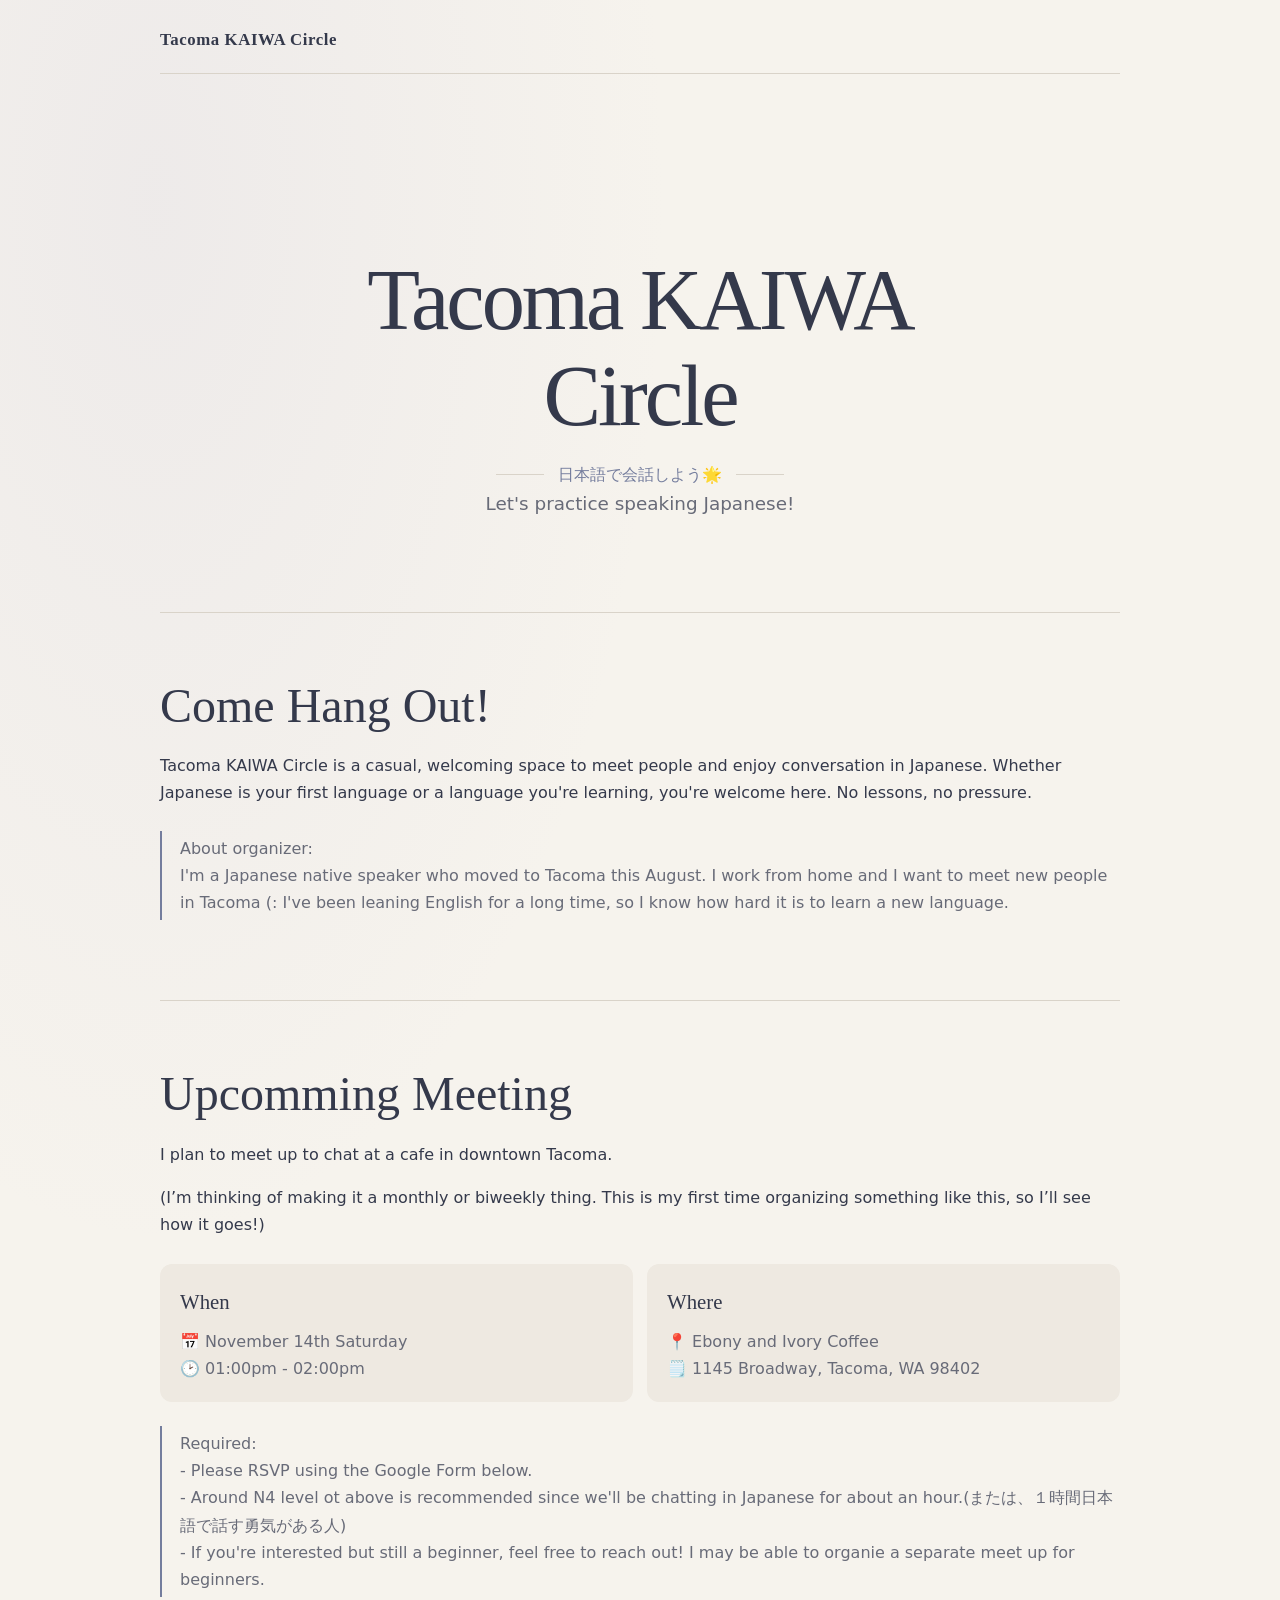
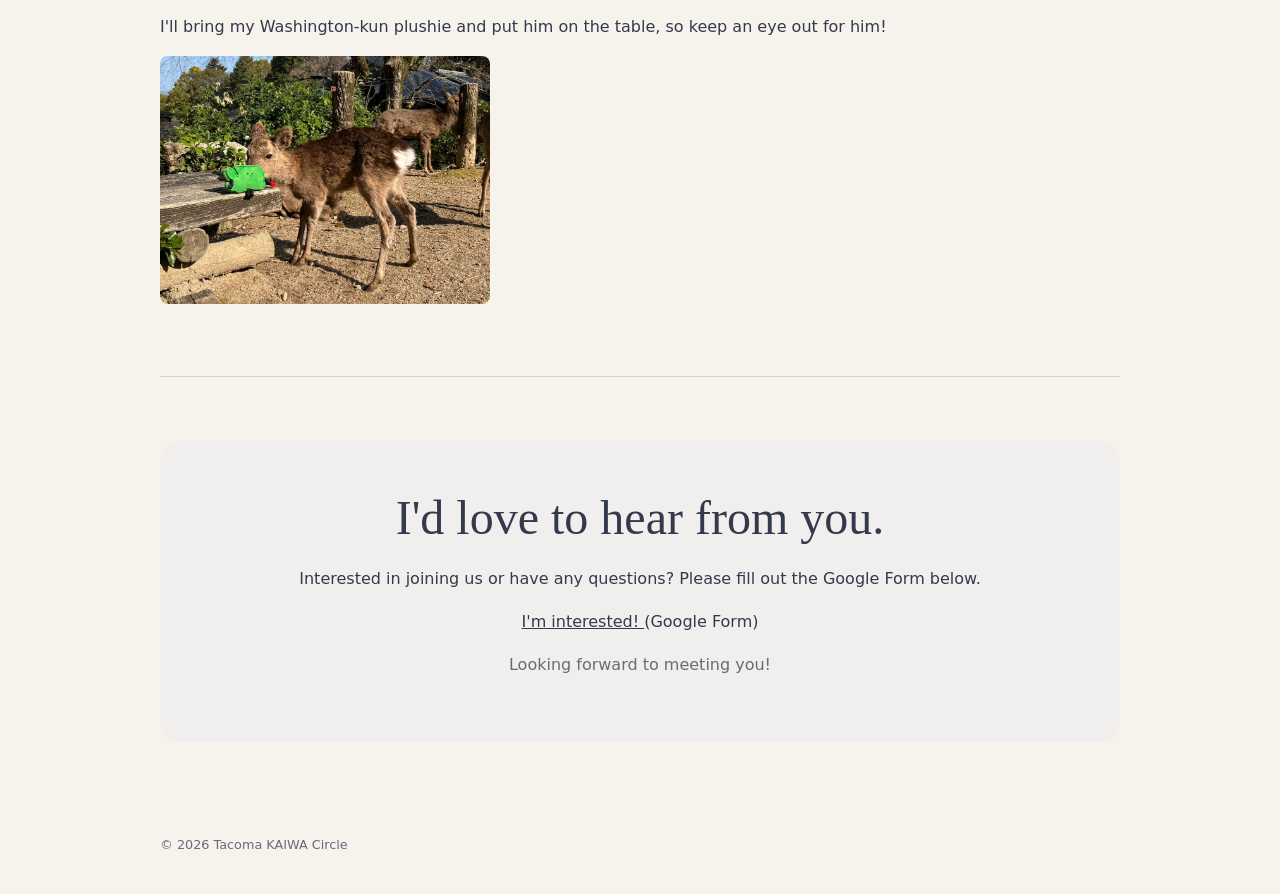
==== index.html @ febaa9fc "Create initial meetup website" ====
<!doctype html>
<html lang="en">
<head>
  <meta charset="utf-8">
  <meta name="viewport" content="width=device-width, initial-scale=1">
  <meta name="description" content="A welcoming Japanese conversation community in Tacoma, Washington.">
  <meta name="theme-color" content="#f6f3ed">
  <title>Tacoma KAIWA Circle | Japanese Conversation in Tacoma</title>
  <link rel="stylesheet" href="css/base.css">
  <link rel="stylesheet" href="css/header.css">
  <link rel="stylesheet" href="css/main.css">
  <link rel="stylesheet" href="css/footer.css">
  <link rel="stylesheet" href="css/responsive.css">
  <script src="js/main.js" defer></script>
</head>
<body>
  <header class="site-header">
    <div class="container header-inner">
      <a class="brand" href="#" aria-label="Tacoma KAIWA Circle home">Tacoma KAIWA Circle</a>
      <nav class="site-nav" aria-label="Main navigation">
      </nav>
    </div>
  </header>

  <main class="site-main">
    <div class="container">
      <section class="hero">
        <h1>Tacoma KAIWA<br>Circle</h1>
        <div class="ornament" aria-hidden="true">日本語で会話しよう🌟</div>
        <p class="hero-tagline">Let's practice speaking Japanese!</p>
      </section>

      <section class="content-section" id="about">
        <h2>Come Hang Out!</h2>
        <p class="">
          Tacoma KAIWA Circle is a casual, welcoming space to meet people and enjoy
          conversation in Japanese. Whether Japanese is your first language or a
          language you're learning, you're welcome here. No lessons, no pressure.
        </p>
        <p class="notice">
          About organizer: <br>
          I'm a Japanese native speaker who moved to Tacoma this August. I work from home and I want to meet new people in Tacoma (: I've been leaning English for a long time, so I know how hard it is to learn a new language.
        </p>
      </section>

      <section class="content-section" id="gatherings">
        <h2>Upcomming Meeting</h2>
        <p class="">
          I plan to meet up to chat at a cafe in downtown Tacoma.
        </p>
        <p>
          (I’m thinking of making it a monthly or biweekly thing. This is my first time organizing something like this, so I’ll see how it goes!)
        </p>
        <div class="details-grid">
          <div class="detail-card">
            <h3>When</h3>
            <p>📅 November 14th Saturday</p>
            <p>🕑 01:00pm - 02:00pm </p>
          </div>
          <div class="detail-card">
            <h3>Where</h3>
            <p>📍 Ebony and Ivory Coffee</p>
            <p>🗒️ 1145 Broadway, Tacoma, WA 98402</p>
          </div>
        </div>
        <p class="notice">
          Required: <br>
          - Please RSVP using the Google Form below.<br>
          - Around N4 level ot above is recommended since we'll be chatting in Japanese for about an hour.(または、１時間日本語で話す勇気がある人)<br>
          - If you're interested but still a beginner, feel free to reach out! I may be able to organie a separate meet up for beginners.
        </p>
        <p>I'll bring my Washington-kun plushie and put him on the table, so keep an eye out for him!</p>
        <img
          src="images/washington-kun.jpg"
          alt="Washington-kun plushie"
          class="washington-kun"
        >
      </section>

      <section class="content-section" id="contact">
        <div class="contact-panel">
          <h2>I'd love to hear from you.</h2>
          <p>
            Interested in joining us or have any questions? Please fill out the Google Form below.
          </p>
            <a href="https://forms.gle/U9vuuUMKCBvDzyjCA" target="_blank" rel="noopener noreferrer">
              I'm interested!
            </a>
            (Google Form)

            <p>Looking forward to meeting you!</p>
        </div>
      </section>
    </div>
  </main>

  <footer class="site-footer">
    <div class="container footer-inner">
      <span>© <span id="year"></span> Tacoma KAIWA Circle</span>
    </div>
  </footer>
</body>
</html>
---- css/base.css ----
:root {
  --color-paper: #f6f3ed;
  --color-paper-deep: #eee9e1;
  --color-ink: #34394b;
  --color-muted: #686b78;
  --color-blue: #747d9d;
  --color-blue-dark: #58627f;
  --color-line: #d9d3c9;
  --color-white: #fffefa;

  --font-serif: Georgia, "Times New Roman", serif;
  --font-sans: system-ui, -apple-system, BlinkMacSystemFont, "Segoe UI", sans-serif;

  --content-width: 960px;
}

* {
  box-sizing: border-box;
}

html {
  scroll-behavior: smooth;
}

body {
  margin: 0;
  color: var(--color-ink);
  background:
    radial-gradient(ellipse at 12% 8%, rgba(208, 204, 222, .22), transparent 32rem),
    var(--color-paper);
  font-family: var(--font-sans);
  line-height: 1.7;
}

a {
  color: inherit;
}

.container {
  width: min(100% - 40px, var(--content-width));
  margin-inline: auto;
}
---- css/header.css ----
.site-header {
  padding-block: 26px;
}

.header-inner {
  display: flex;
  justify-content: space-between;
  align-items: center;
  gap: 20px;
  padding-bottom: 18px;
  border-bottom: 1px solid var(--color-line);
}

.brand {
  font-family: var(--font-serif);
  font-size: 1.05rem;
  font-weight: 600;
  letter-spacing: .035em;
  text-decoration: none;
}

.site-nav {
  display: flex;
  gap: 22px;
  font-size: .88rem;
}

.site-nav a {
  color: var(--color-muted);
  text-decoration: none;
}

.site-nav a:hover {
  color: var(--color-blue-dark);
}
---- css/main.css ----
.hero {
  padding-block: clamp(72px, 12vw, 132px) 92px;
  text-align: center;
}

.eyebrow,
.section-label {
  color: var(--color-blue-dark);
  font-size: .72rem;
  font-weight: 650;
  letter-spacing: .19em;
  text-transform: uppercase;
}

.hero h1 {
  margin: 20px 0 16px;
  font-family: var(--font-serif);
  font-size: clamp(2.7rem, 8vw, 5.4rem);
  font-weight: 500;
  letter-spacing: -.035em;
  line-height: 1.12;
}

.ornament {
  display: flex;
  align-items: center;
  justify-content: center;
  gap: 14px;
  margin-inline: auto;
  color: var(--color-blue);
  font-family: var(--font-serif);
}

.ornament::before,
.ornament::after {
  width: 48px;
  height: 1px;
  background: var(--color-line);
  content: "";
}

.hero-tagline {
  margin: 0 auto;
  color: var(--color-muted);
  font-size: clamp(1rem, 2.5vw, 1.15rem);
}

.hero-tagline-jp {
  margin: 12px auto 0;
  color: var(--color-blue-dark);
  font-family: var(--font-serif);
}

.button {
  display: inline-block;
  margin-top: 30px;
  padding: 12px 25px;
  border: 1px solid var(--color-blue);
  border-radius: 999px;
  color: white;
  background: var(--color-blue);
  font-size: .9rem;
  text-decoration: none;
  transition: background .2s, transform .2s;
}

.button:hover {
  transform: translateY(-1px);
  background: var(--color-blue-dark);
}

.content-section {
  padding-block: 64px;
  border-top: 1px solid var(--color-line);
}

.section-label {
  margin-bottom: 10px;
}

.content-section h2 {
  margin: 0 0 18px;
  font-family: var(--font-serif);
  font-size: clamp(2rem, 5vw, 3rem);
  font-weight: 500;
  line-height: 1.2;
}

.intro {
  max-width: 680px;
  color: var(--color-muted);
}

.welcome-grid {
  display: grid;
  grid-template-columns: repeat(2, minmax(0, 1fr));
  gap: 32px;
  margin-top: 30px;
  padding: clamp(24px, 5vw, 42px);
  border: 1px solid var(--color-line);
  border-radius: 18px;
  background: rgba(255, 254, 250, .72);
}

.welcome-card h3,
.detail-card h3 {
  margin: 0 0 8px;
  font-family: var(--font-serif);
  font-size: 1.3rem;
  font-weight: 500;
}

.welcome-card p,
.detail-card p {
  margin: 0;
  color: var(--color-muted);
}

.details-grid {
  display: grid;
  grid-template-columns: repeat(2, minmax(0, 1fr));
  gap: 14px;
  margin-top: 26px;
}

.detail-card {
  padding: 20px;
  border-radius: 12px;
  background: var(--color-paper-deep);
}

.notice {
  margin-top: 24px;
  padding: 4px 0 4px 18px;
  border-left: 2px solid var(--color-blue);
  color: var(--color-muted);
}

.contact-panel {
  padding: 48px 24px;
  border-radius: 18px;
  background: rgba(231, 229, 237, .35);
  text-align: center;
}

.contact-panel p:last-child {
  max-width: 540px;
  margin-inline: auto;
  color: var(--color-muted);
}

.washington-kun {
  width: 330px;
  height: auto;
  object-fit: contain;
  flex-shrink: 0;
  border-radius: 8px;
}
---- css/footer.css ----
.site-footer {
  padding-block: 28px 38px;
  color: var(--color-muted);
  font-size: .8rem;
}

.footer-inner {
  display: flex;
  justify-content: space-between;
  gap: 15px;
  flex-wrap: wrap;
}
---- css/responsive.css ----
@media (max-width: 640px) {
  .container {
    width: min(100% - 32px, var(--content-width));
  }

  .header-inner {
    align-items: flex-start;
    flex-direction: column;
  }

  .site-nav {
    gap: 17px;
    flex-wrap: wrap;
  }

  .hero {
    padding-block: 76px 72px;
  }

  .content-section {
    padding-block: 48px;
  }

  .welcome-grid,
  .details-grid {
    grid-template-columns: 1fr;
  }

  .footer-inner {
    flex-direction: column;
  }
}
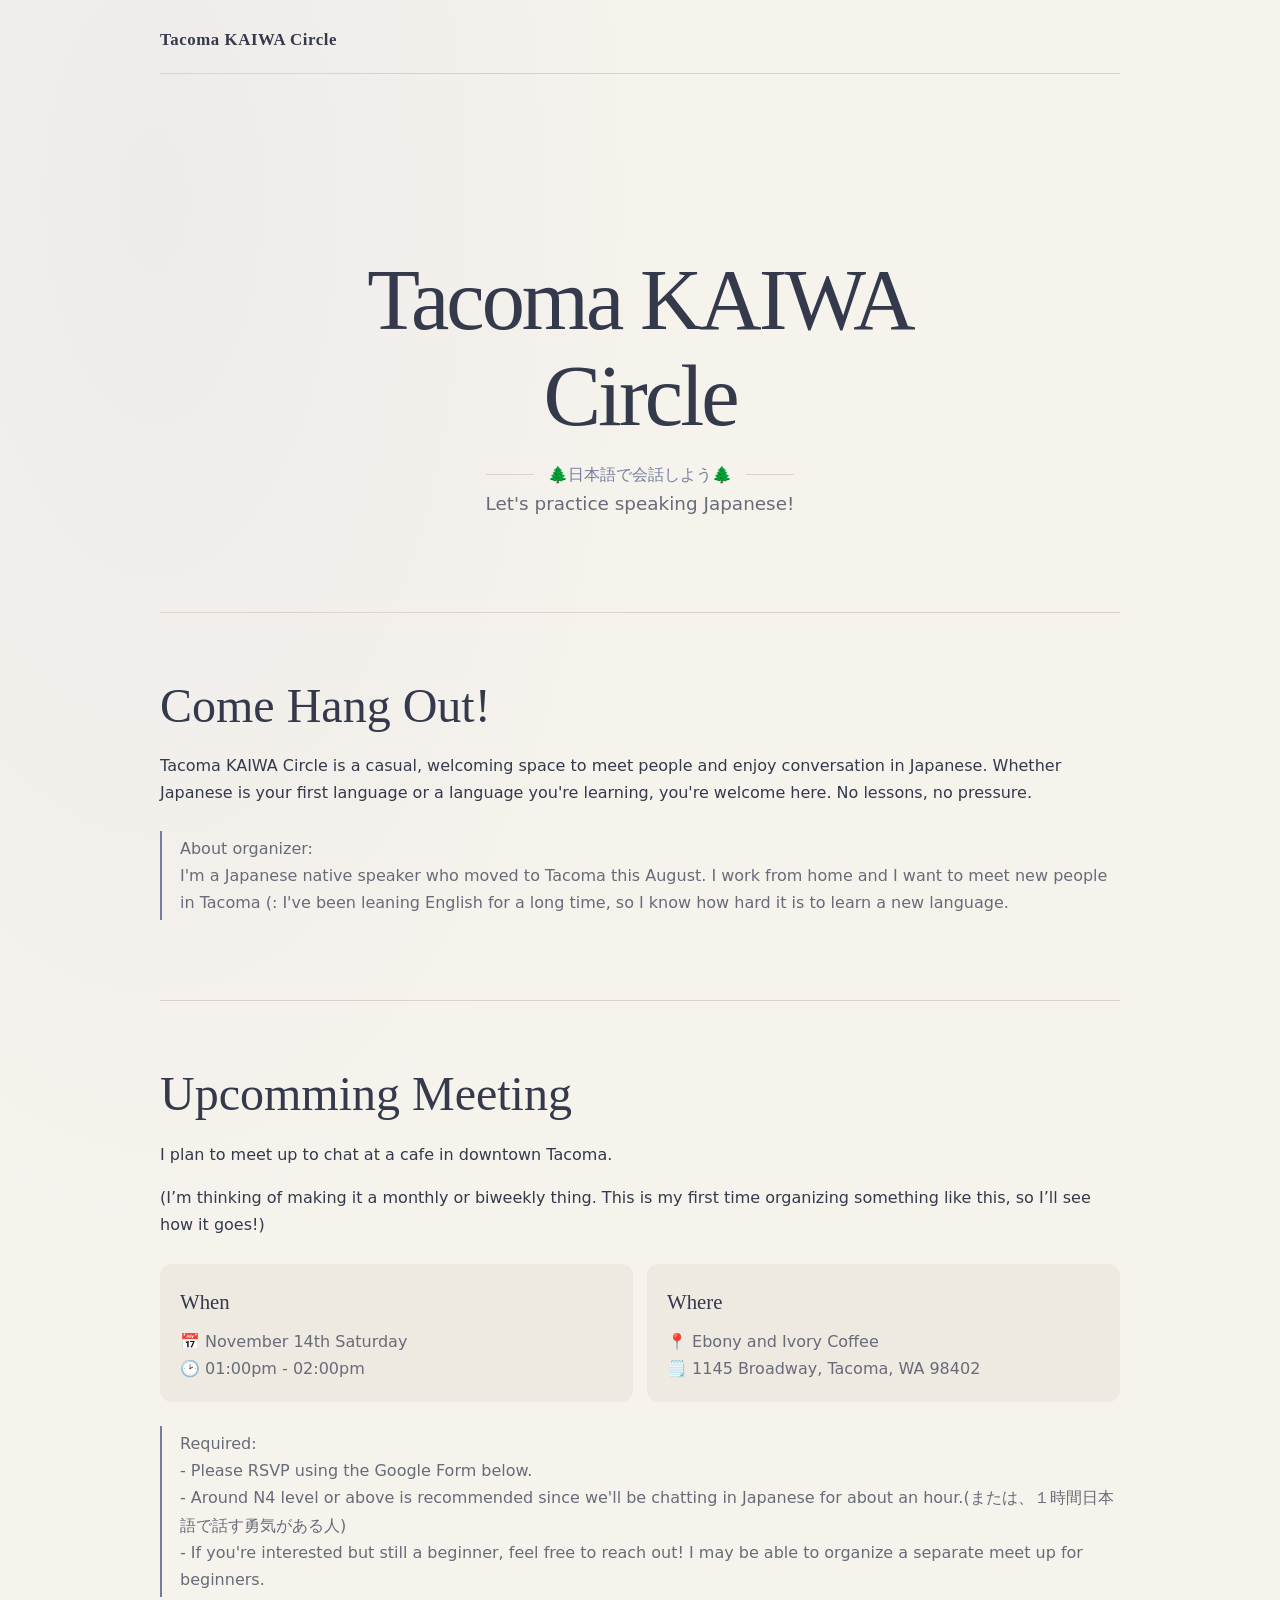
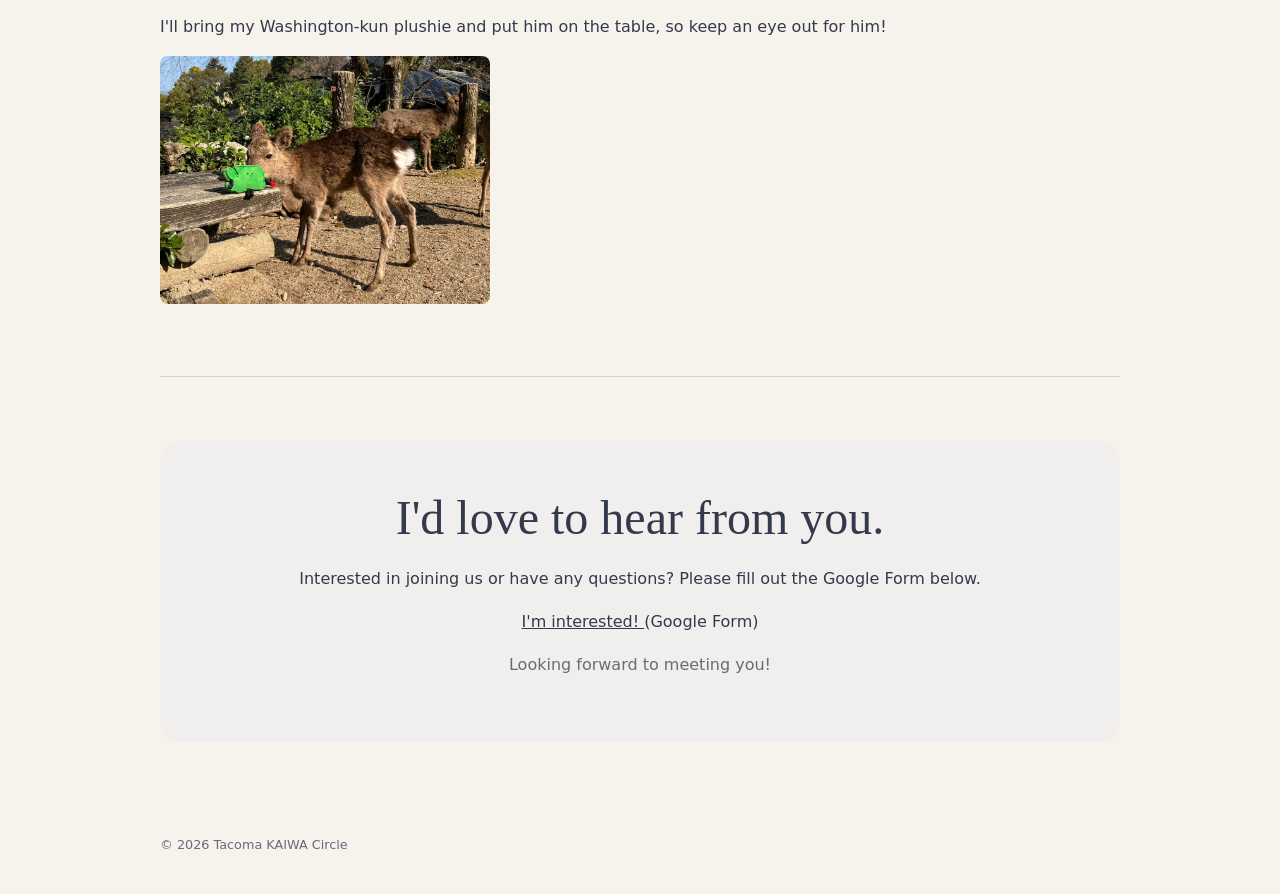
==== commit b21e321c: "Fix typos" ====
--- a/index.html
+++ b/index.html
@@ -26,7 +26,7 @@
     <div class="container">
       <section class="hero">
         <h1>Tacoma KAIWA<br>Circle</h1>
-        <div class="ornament" aria-hidden="true">日本語で会話しよう🌟</div>
+        <div class="ornament" aria-hidden="true">🌲日本語で会話しよう🌲</div>
         <p class="hero-tagline">Let's practice speaking Japanese!</p>
       </section>
 
@@ -66,8 +66,8 @@
         <p class="notice">
           Required: <br>
           - Please RSVP using the Google Form below.<br>
-          - Around N4 level ot above is recommended since we'll be chatting in Japanese for about an hour.(または、１時間日本語で話す勇気がある人)<br>
-          - If you're interested but still a beginner, feel free to reach out! I may be able to organie a separate meet up for beginners.
+          - Around N4 level or above is recommended since we'll be chatting in Japanese for about an hour.(または、１時間日本語で話す勇気がある人)<br>
+          - If you're interested but still a beginner, feel free to reach out! I may be able to organize a separate meet up for beginners.
         </p>
         <p>I'll bring my Washington-kun plushie and put him on the table, so keep an eye out for him!</p>
         <img
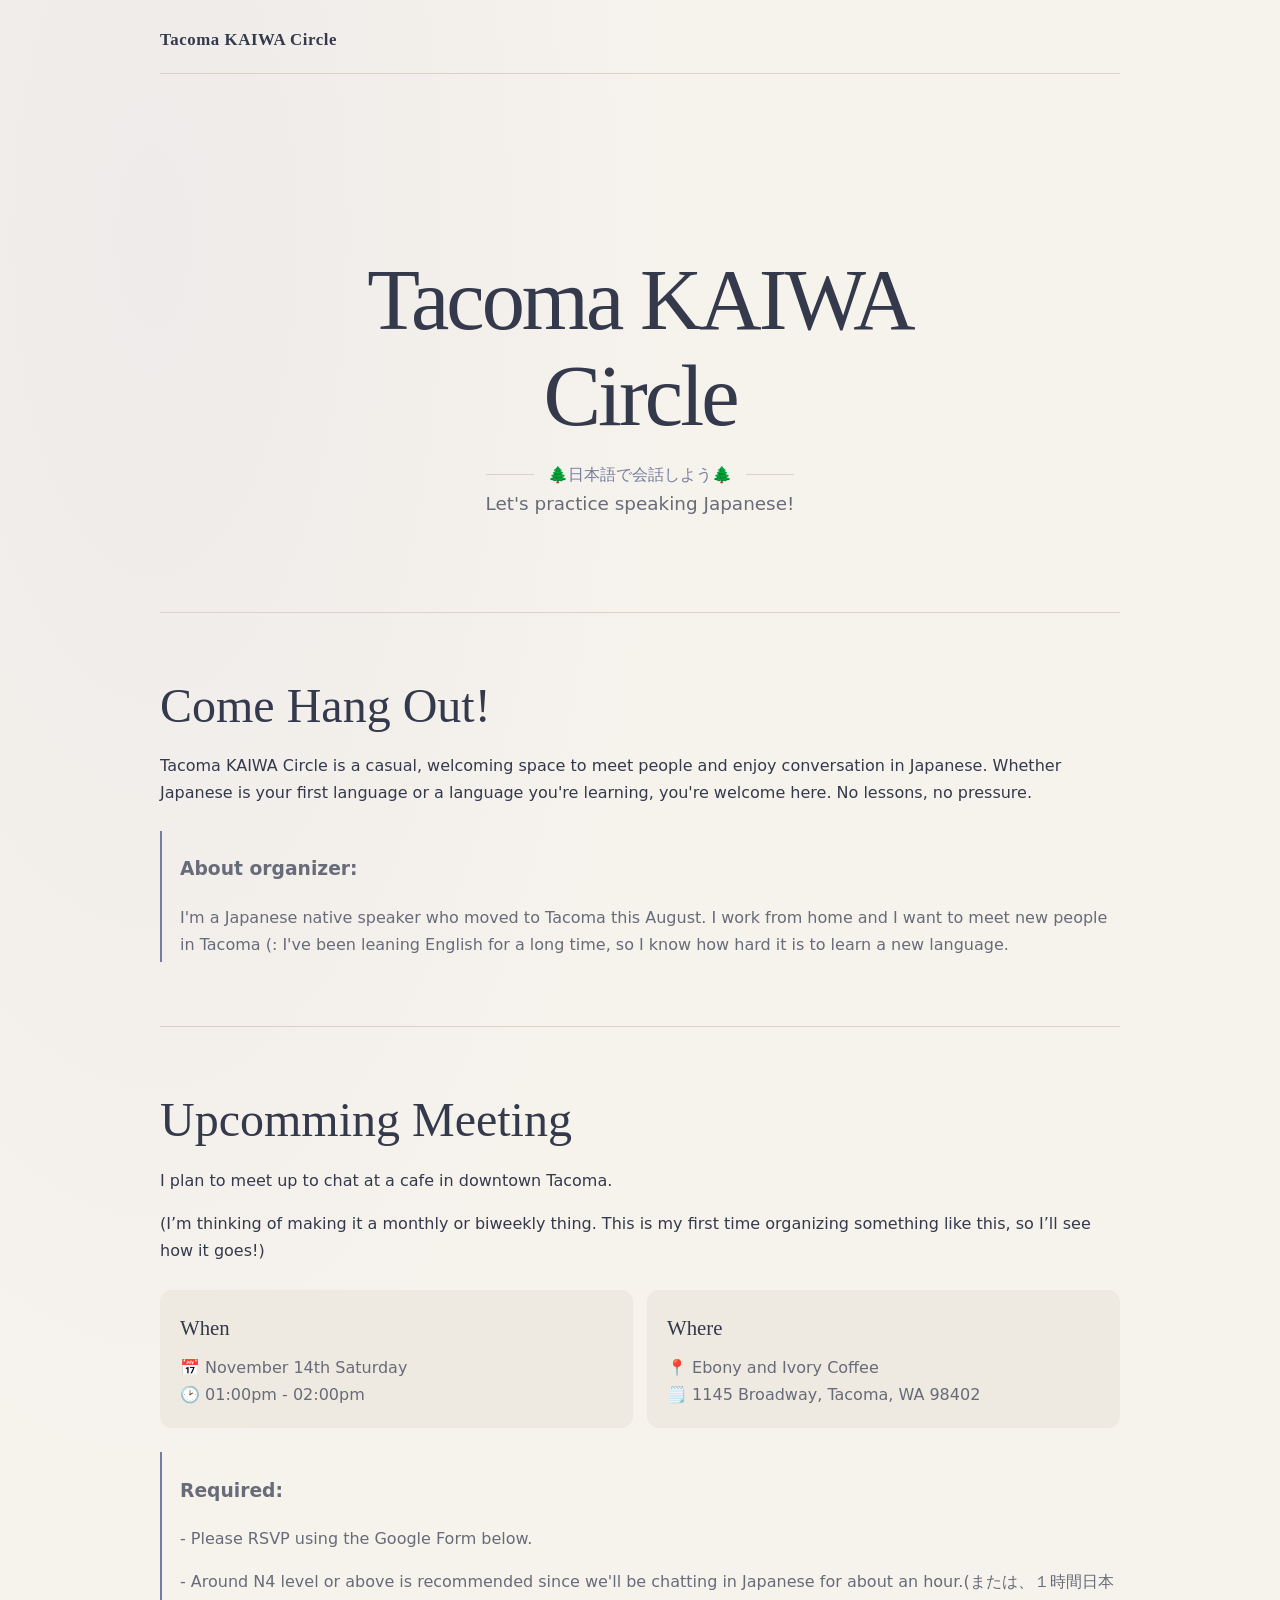
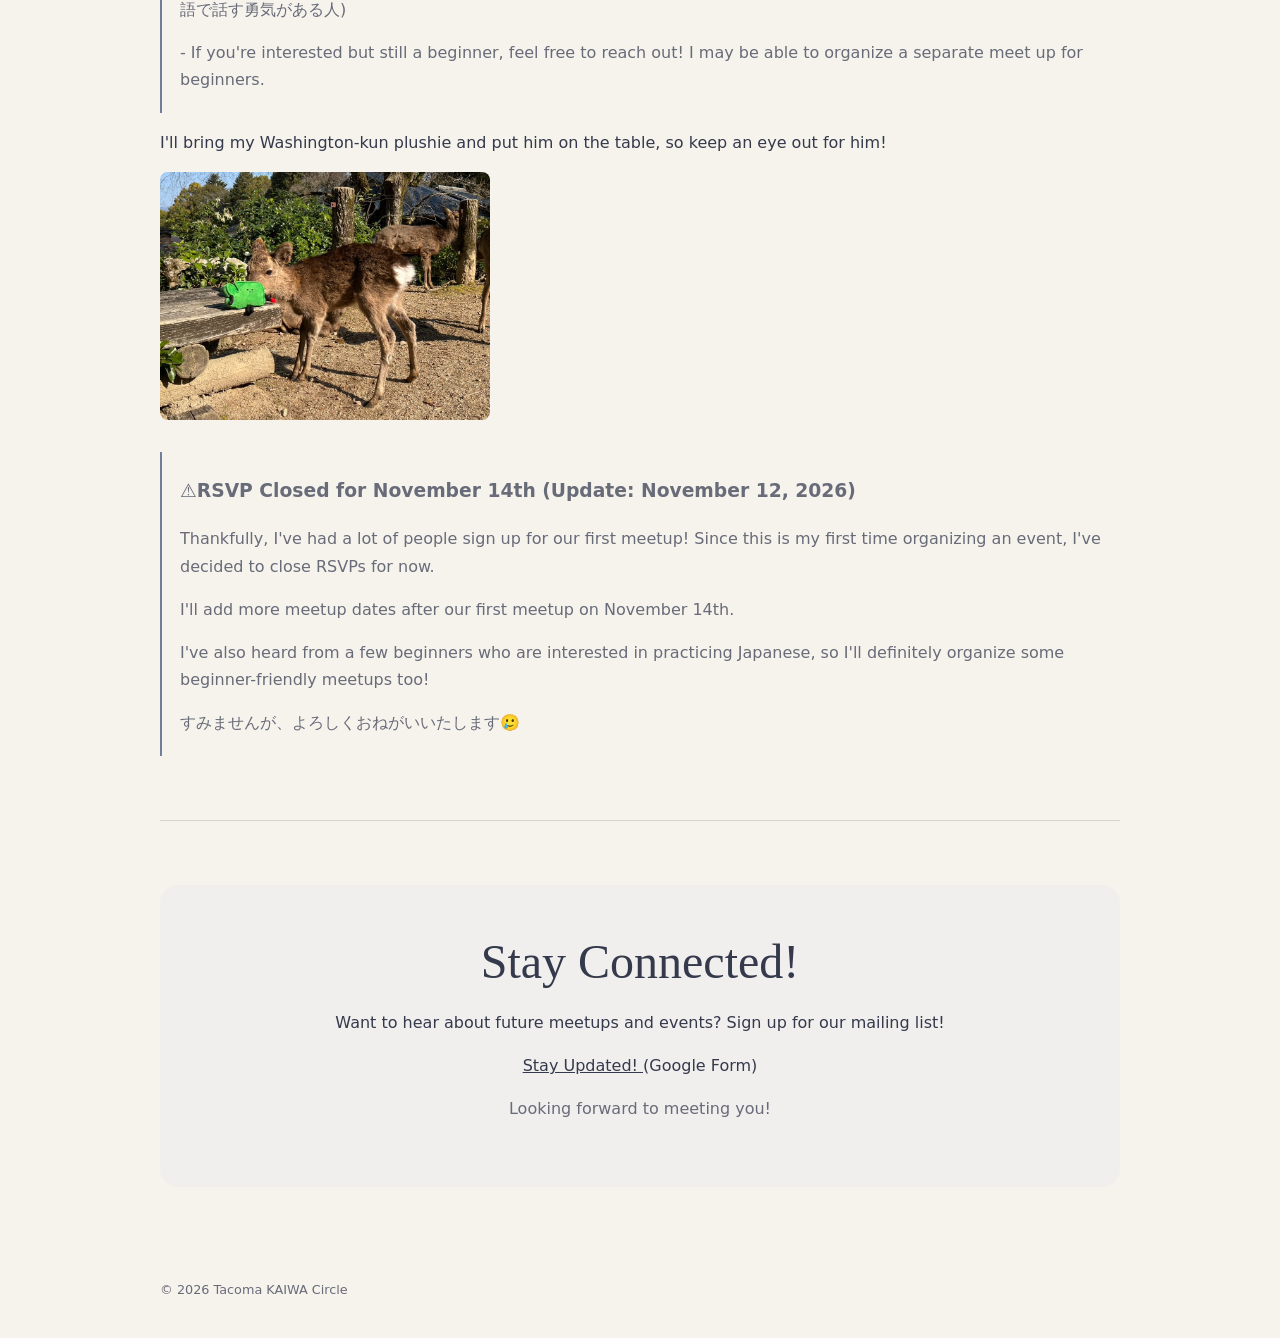
==== commit 1d0560c0: "Add meetup RSVP update and mailing list information" ====
--- a/index.html
+++ b/index.html
@@ -3,7 +3,7 @@
 <head>
   <meta charset="utf-8">
   <meta name="viewport" content="width=device-width, initial-scale=1">
-  <meta name="description" content="A welcoming Japanese conversation community in Tacoma, Washington.">
+  <meta name="description" content="Join Tacoma KAIWA Circle, a friendly Japanese conversation group in downtown Tacoma, WA. Practice Japanese, meet new people, and enjoy casual conversations.">
   <meta name="theme-color" content="#f6f3ed">
   <title>Tacoma KAIWA Circle | Japanese Conversation in Tacoma</title>
   <link rel="stylesheet" href="css/base.css">
@@ -11,6 +11,7 @@
   <link rel="stylesheet" href="css/main.css">
   <link rel="stylesheet" href="css/footer.css">
   <link rel="stylesheet" href="css/responsive.css">
+  <link rel="icon" type="image/svg+xml" href="./favicon.svg">
   <script src="js/main.js" defer></script>
 </head>
 <body>
@@ -37,10 +38,10 @@
           conversation in Japanese. Whether Japanese is your first language or a
           language you're learning, you're welcome here. No lessons, no pressure.
         </p>
-        <p class="notice">
-          About organizer: <br>
+        <div class="notice">
+          <h3>About organizer:</h3>
           I'm a Japanese native speaker who moved to Tacoma this August. I work from home and I want to meet new people in Tacoma (: I've been leaning English for a long time, so I know how hard it is to learn a new language.
-        </p>
+        </div>
       </section>
 
       <section class="content-section" id="gatherings">
@@ -63,28 +64,44 @@
             <p>🗒️ 1145 Broadway, Tacoma, WA 98402</p>
           </div>
         </div>
-        <p class="notice">
-          Required: <br>
-          - Please RSVP using the Google Form below.<br>
-          - Around N4 level or above is recommended since we'll be chatting in Japanese for about an hour.(または、１時間日本語で話す勇気がある人)<br>
-          - If you're interested but still a beginner, feel free to reach out! I may be able to organize a separate meet up for beginners.
-        </p>
+        <div class="notice">
+          <h3>Required:</h3>
+          <p>- Please RSVP using the Google Form below.</p>
+          <p>- Around N4 level or above is recommended since we'll be chatting in Japanese for about an hour.(または、１時間日本語で話す勇気がある人)</p>
+          <p>- If you're interested but still a beginner, feel free to reach out! I may be able to organize a separate meet up for beginners.</p>
+        </div>
         <p>I'll bring my Washington-kun plushie and put him on the table, so keep an eye out for him!</p>
         <img
           src="images/washington-kun.jpg"
           alt="Washington-kun plushie"
           class="washington-kun"
         >
+        <div class="notice">
+          <h3>⚠️RSVP Closed for November 14th (Update: November 12, 2026)</h3>
+          <p>
+            Thankfully, I've had a lot of people sign up for our first meetup!
+            Since this is my first time organizing an event, I've decided to close
+            RSVPs for now.
+          </p>
+          <p>
+            I'll add more meetup dates after our first meetup on November 14th.
+          </p>
+          <p>
+            I've also heard from a few beginners who are interested in practicing
+            Japanese, so I'll definitely organize some beginner-friendly meetups too!
+          </p>
+          <p>すみませんが、よろしくおねがいいたします🥲</p>
+        </div>
       </section>
 
       <section class="content-section" id="contact">
         <div class="contact-panel">
-          <h2>I'd love to hear from you.</h2>
+          <h2>Stay Connected!</h2>
           <p>
-            Interested in joining us or have any questions? Please fill out the Google Form below.
+            Want to hear about future meetups and events? Sign up for our mailing list!
           </p>
-            <a href="https://forms.gle/U9vuuUMKCBvDzyjCA" target="_blank" rel="noopener noreferrer">
-              I'm interested!
+            <a href="https://forms.gle/n465kD8Rgi2hZqXk6" target="_blank" rel="noopener noreferrer">
+              Stay Updated!
             </a>
             (Google Form)
 
